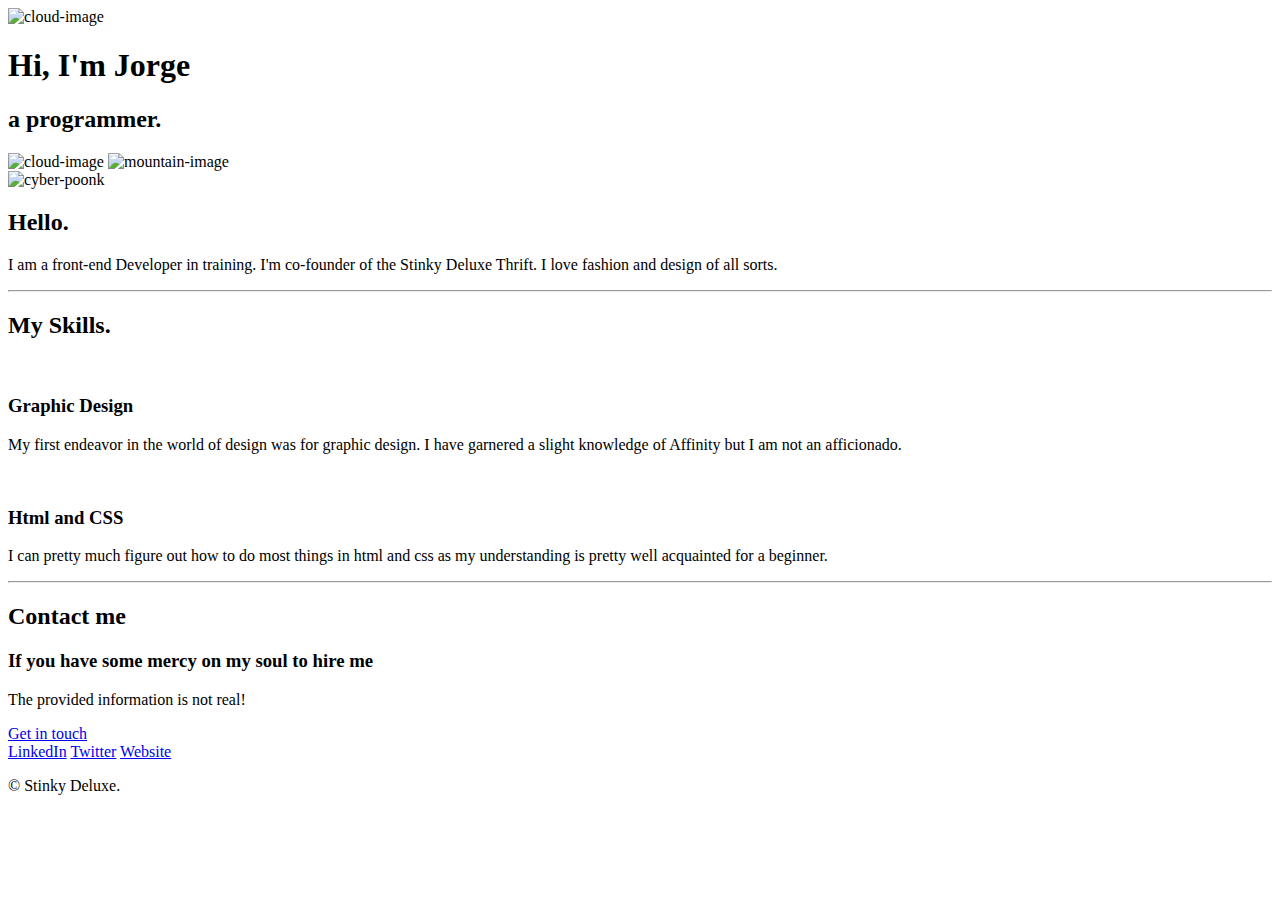
==== index.html @ cae12e04 "Specific Html and CSS file reupload" ====
<!DOCTYPE html>
<html lang="en" dir="ltr">
  <head>
    <meta charset="utf-8">
    <title>Jorge Miranda-Morales</title>
    <link rel="stylesheet" type="text/css" href="C:\Users\Owner\Documents\Web Development\CSS - My Site\CSS\styles.css">
    <link rel="icon" href="C:\Users\Owner\Documents\Web Development\CSS - My Site\favicon.ico">
    <link rel="preconnect" href="https://fonts.googleapis.com">
    <link rel="preconnect" href="https://fonts.gstatic.com" crossorigin>
    <link href="https://fonts.googleapis.com/css2?family=Inconsolata&family=Limelight&family=Orbitron&family=Raleway&display=swap" rel="stylesheet">
  </head>
  <body>

    <div class="top-container">
      <img class="top-cloud" src="C:\Users\Owner\Downloads\CSS - My Site Images\CSS - My Site Images\cloud.png" alt="cloud-image">
      <h1>Hi, I'm Jorge</h1>
      <h2>a <span class="pro">pro</span>grammer.</h2>
      <img class="bottom-cloud" src="C:\Users\Owner\Downloads\CSS - My Site Images\CSS - My Site Images\cloud.png" alt="cloud-image">
      <img class="mountain-img" src="C:\Users\Owner\Downloads\CSS - My Site Images\CSS - My Site Images\mountain.png" alt="mountain-image">

    </div>

    <div class="middle-container">
      <div class="profile">
        <img class="cyber-poonk" src="C:\Users\Owner\Downloads\CSS - My Site Images\CSS - My Site Images\CyberPoonk Arcade Game.png" alt="cyber-poonk">
        <h2>Hello.</h2>
        <p class="intro" >I am a front-end Developer in training. I'm co-founder of the Stinky Deluxe Thrift. I love fashion and design of all sorts.</p>
      </div>
      <hr>
      <div class="skills">
        <h2>My Skills.</h2>
        <div class="skill-row">
          <img class="computer-img" src="C:\Users\Owner\Downloads\CSS - My Site Images\CSS - My Site Images\computer.png" alt="">
          <h3>Graphic Design</h3>
          <p class="graphic-design-description">My first endeavor in the world of design was for graphic design. I have garnered a slight knowledge of Affinity but I am not an afficionado.</p>
        </div>
        <div class="skill-row">
          <img class="kitty-coding-img" src="https://media.giphy.com/media/WUlplcMpOCEmTGBtBW/giphy.gif" alt="">
          <h3 >Html and CSS</h3>
          <p class="html-description">I can pretty much figure out how to do most things in html and css as my understanding is pretty well acquainted for a beginner.</p>
        </div>
      </div>
      <hr>
      <div class="contact-me">
        <h2>Contact me</h2>
        <h3>If you have some mercy on my soul to hire me</h3>
        <p class="contact-message" >The provided information is not real!</p>
        <a class="btn" href="mailto:stinkydeluxe@gmail.com">Get in touch</a>
      </div>
    </div>


    <div class="bottom-container">
      <a class="footer-link" href="https://www.linkedin.com/">LinkedIn</a>
      <a class="footer-link" href="https://twitter.com/">Twitter</a>
      <a class="footer-link" href="https://www.appbrewery.co/">Website</a>
      <p class="copyright" >© Stinky Deluxe.</p>
    </div>

  </body>
</html>
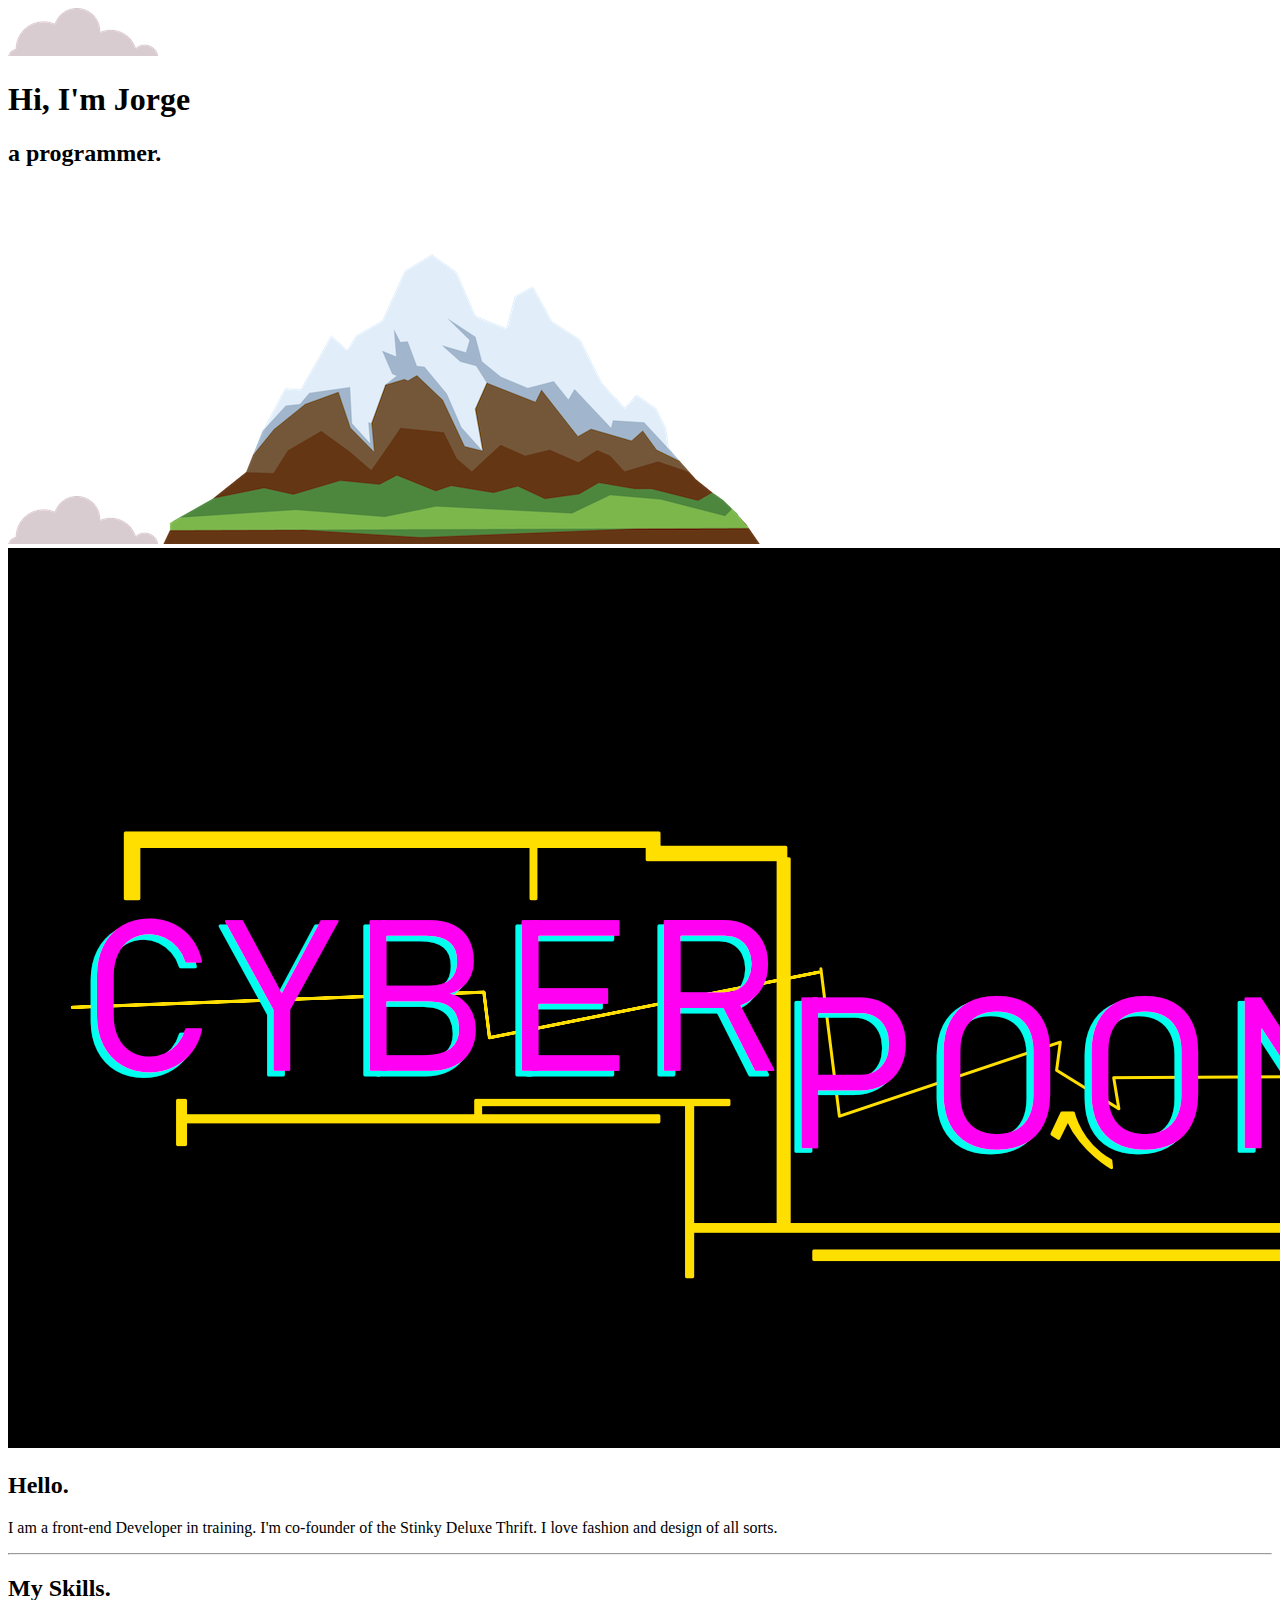
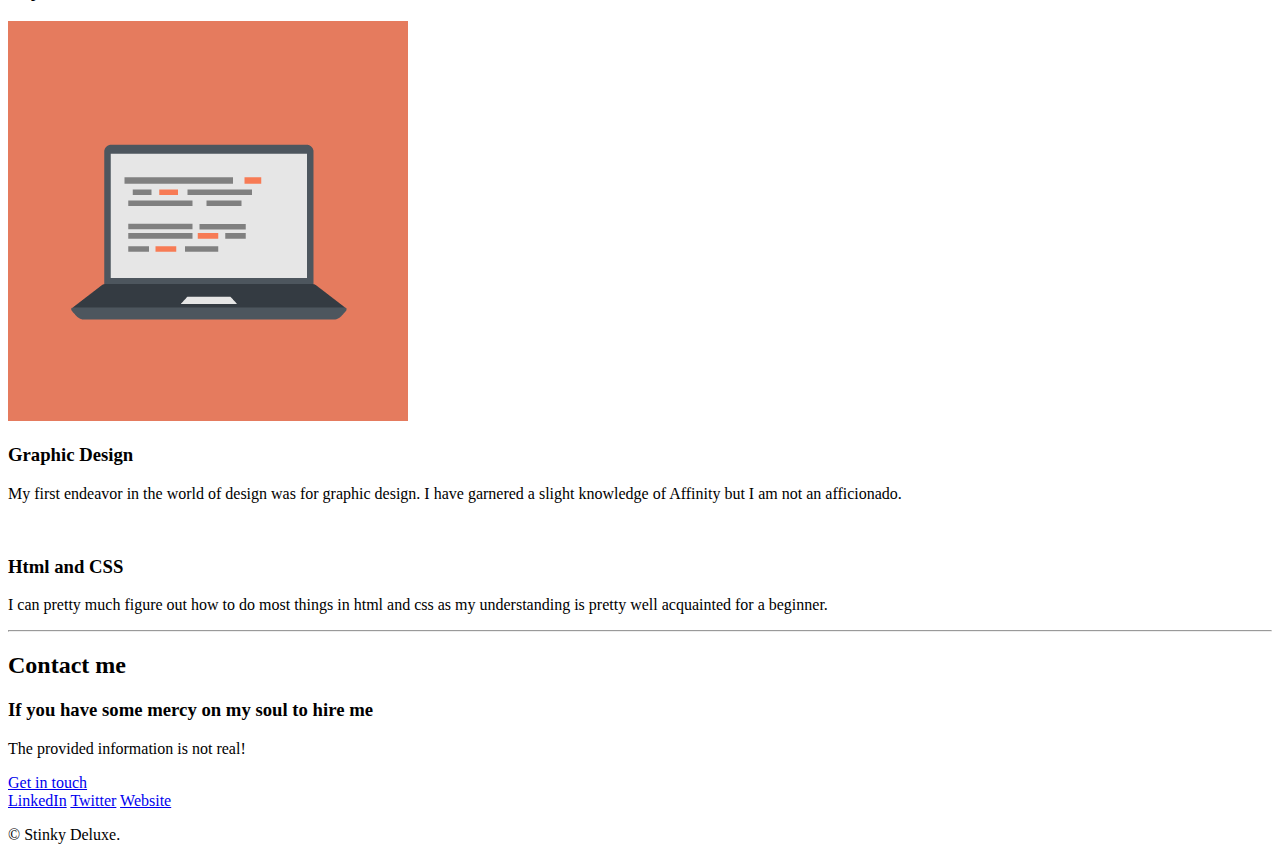
==== commit 56183866: "Changing all img links" ====
--- a/index.html
+++ b/index.html
@@ -3,7 +3,7 @@
   <head>
     <meta charset="utf-8">
     <title>Jorge Miranda-Morales</title>
-    <link rel="stylesheet" type="text/css" href="C:\Users\Owner\Documents\Web Development\CSS - My Site\CSS\styles.css">
+    <link rel="stylesheet" type="styles.css">
     <link rel="icon" href="C:\Users\Owner\Documents\Web Development\CSS - My Site\favicon.ico">
     <link rel="preconnect" href="https://fonts.googleapis.com">
     <link rel="preconnect" href="https://fonts.gstatic.com" crossorigin>
@@ -12,17 +12,17 @@
   <body>
 
     <div class="top-container">
-      <img class="top-cloud" src="C:\Users\Owner\Downloads\CSS - My Site Images\CSS - My Site Images\cloud.png" alt="cloud-image">
+      <img class="top-cloud" src="cloud.png" alt="cloud-image">
       <h1>Hi, I'm Jorge</h1>
       <h2>a <span class="pro">pro</span>grammer.</h2>
-      <img class="bottom-cloud" src="C:\Users\Owner\Downloads\CSS - My Site Images\CSS - My Site Images\cloud.png" alt="cloud-image">
-      <img class="mountain-img" src="C:\Users\Owner\Downloads\CSS - My Site Images\CSS - My Site Images\mountain.png" alt="mountain-image">
+      <img class="bottom-cloud" src="cloud.png" alt="cloud-image">
+      <img class="mountain-img" src="mountain.png" alt="mountain-image">
 
     </div>
 
     <div class="middle-container">
       <div class="profile">
-        <img class="cyber-poonk" src="C:\Users\Owner\Downloads\CSS - My Site Images\CSS - My Site Images\CyberPoonk Arcade Game.png" alt="cyber-poonk">
+        <img class="cyber-poonk" src="CyberPoonk Arcade Game.png" alt="cyber-poonk">
         <h2>Hello.</h2>
         <p class="intro" >I am a front-end Developer in training. I'm co-founder of the Stinky Deluxe Thrift. I love fashion and design of all sorts.</p>
       </div>
@@ -30,7 +30,7 @@
       <div class="skills">
         <h2>My Skills.</h2>
         <div class="skill-row">
-          <img class="computer-img" src="C:\Users\Owner\Downloads\CSS - My Site Images\CSS - My Site Images\computer.png" alt="">
+          <img class="computer-img" src="computer.png" alt="">
           <h3>Graphic Design</h3>
           <p class="graphic-design-description">My first endeavor in the world of design was for graphic design. I have garnered a slight knowledge of Affinity but I am not an afficionado.</p>
         </div>
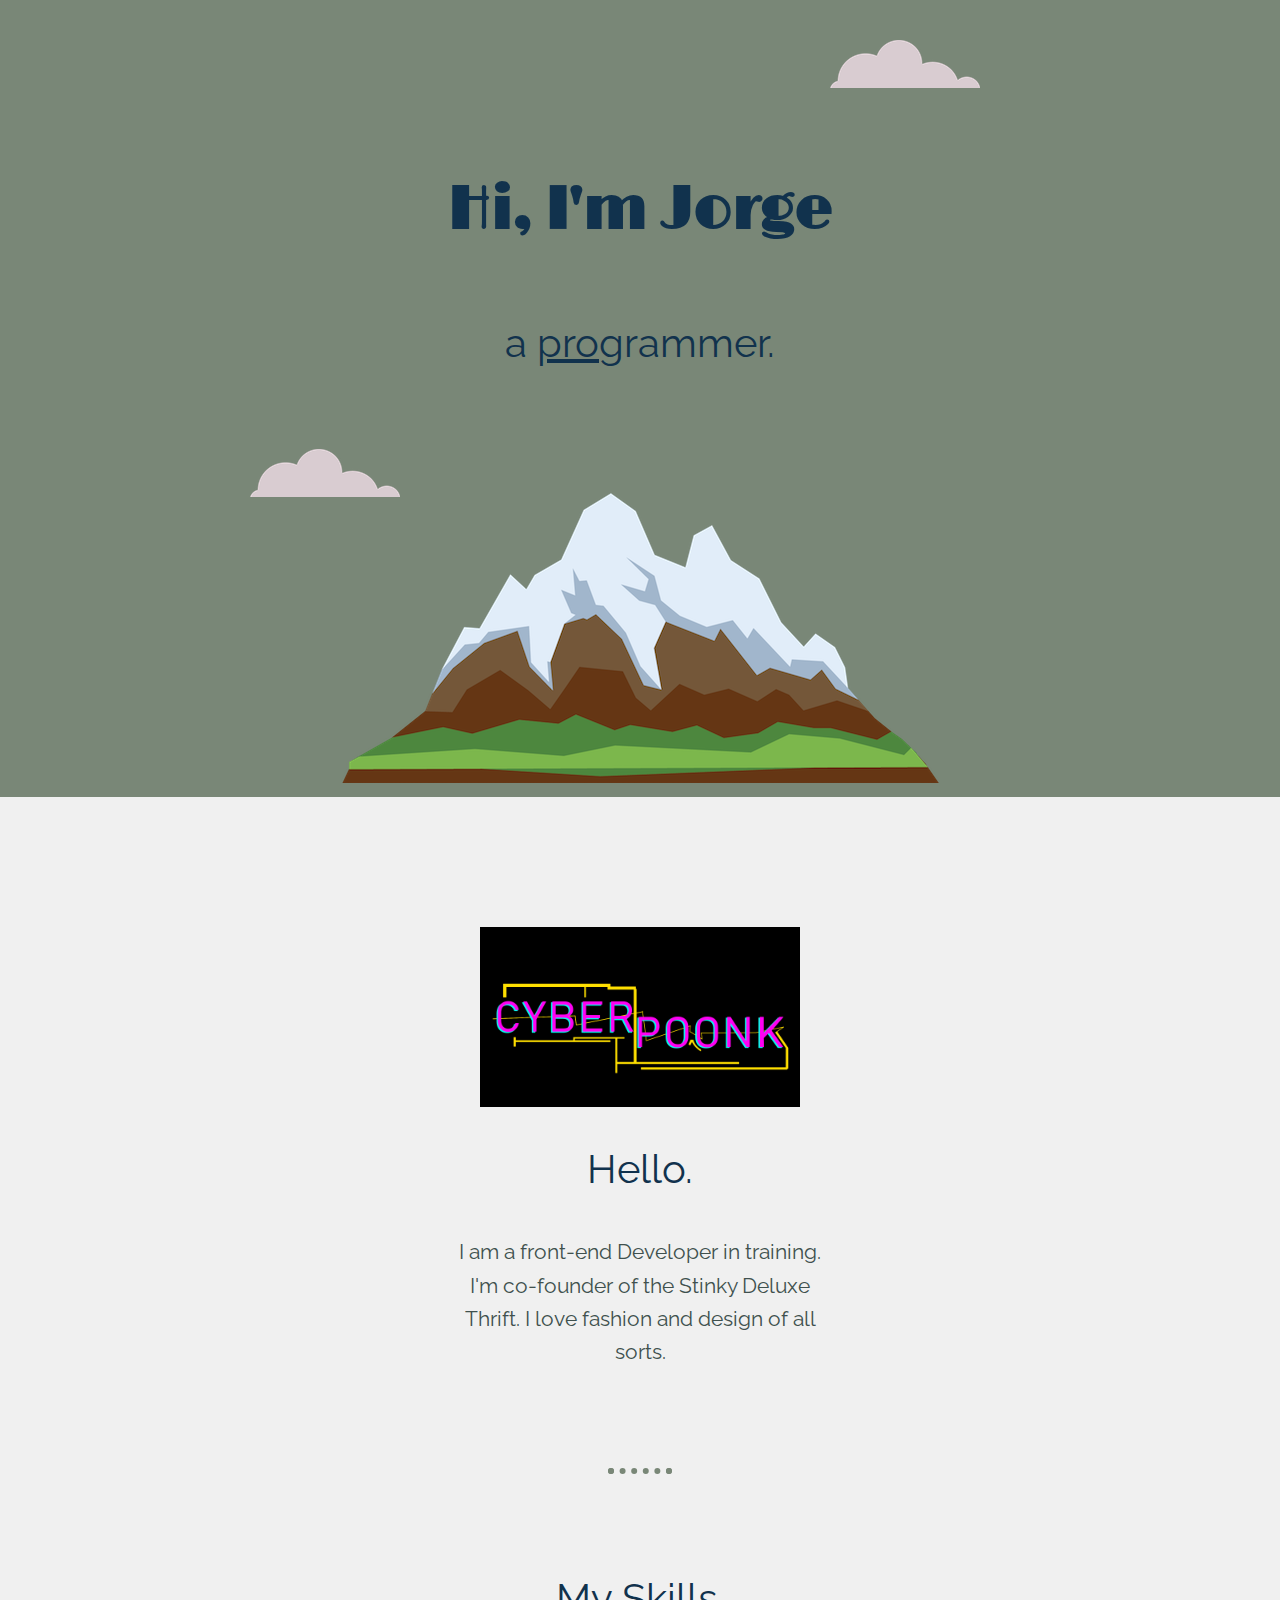
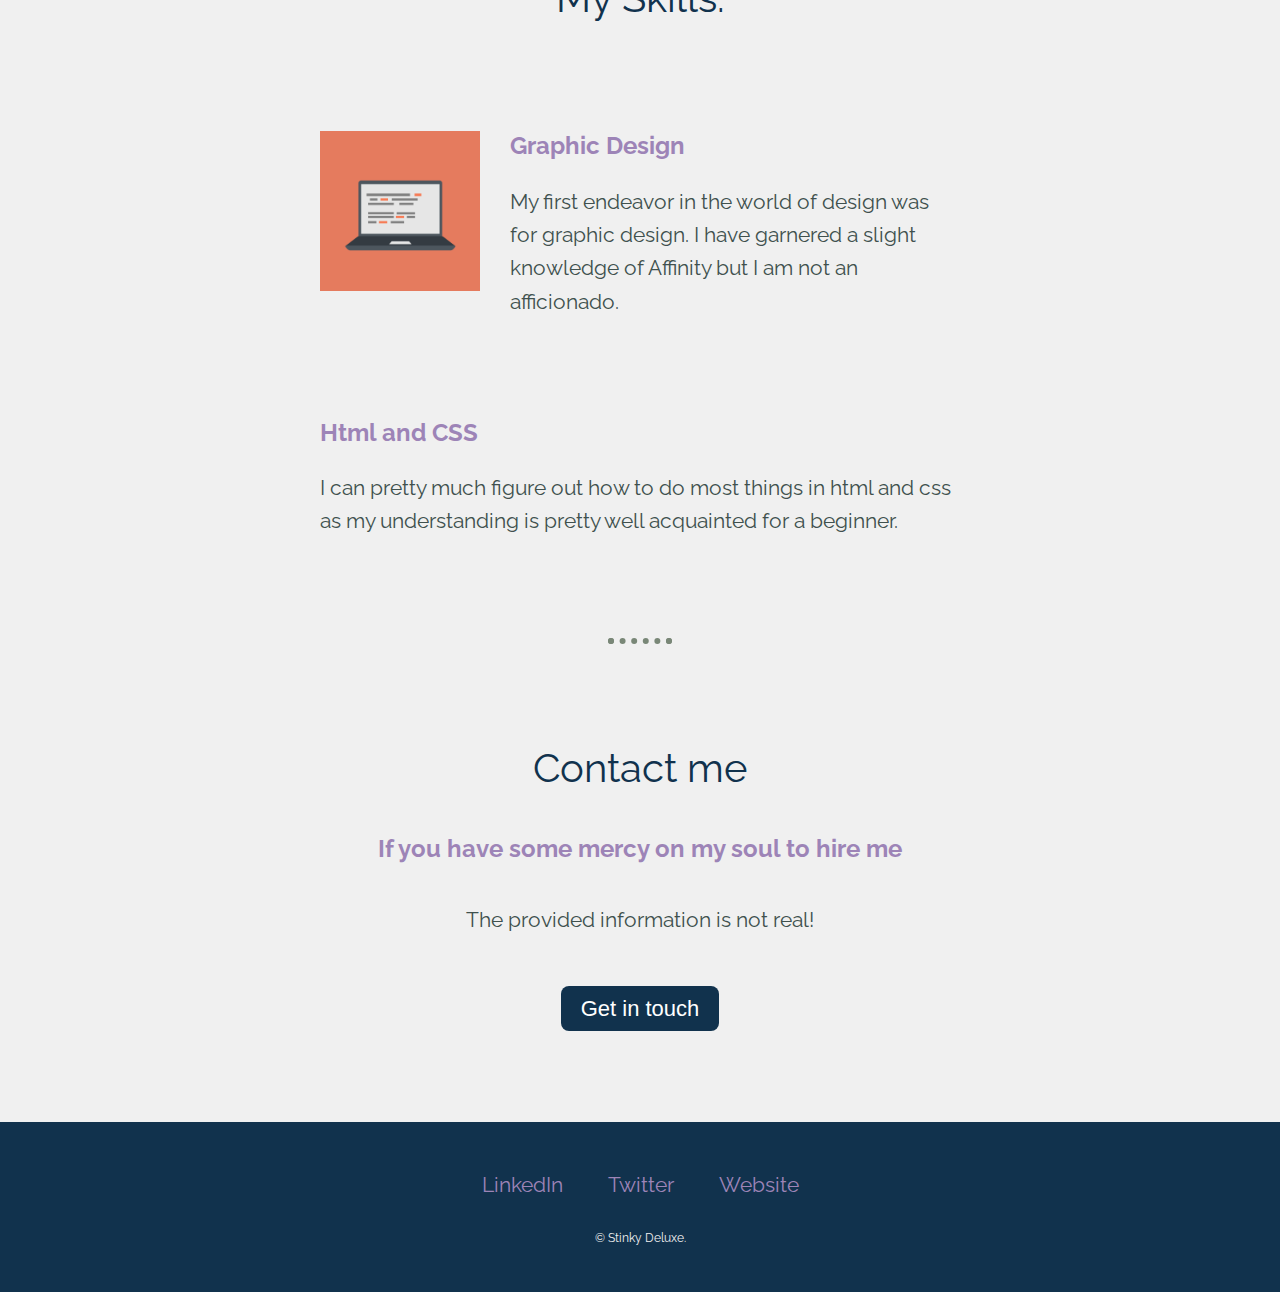
==== commit ac0530c9: "favicon & type fix" ====
--- a/index.html
+++ b/index.html
@@ -3,8 +3,8 @@
   <head>
     <meta charset="utf-8">
     <title>Jorge Miranda-Morales</title>
-    <link rel="stylesheet" type="styles.css">
-    <link rel="icon" href="C:\Users\Owner\Documents\Web Development\CSS - My Site\favicon.ico">
+    <link rel="stylesheet" href="styles.css" type="text/css">
+    <link rel="icon" href="favicon.ico">
     <link rel="preconnect" href="https://fonts.googleapis.com">
     <link rel="preconnect" href="https://fonts.gstatic.com" crossorigin>
     <link href="https://fonts.googleapis.com/css2?family=Inconsolata&family=Limelight&family=Orbitron&family=Raleway&display=swap" rel="stylesheet">
--- a/styles.css
+++ b/styles.css
@@ -0,0 +1,158 @@
+
+body {
+
+  margin: 0;
+  text-align: center;
+  font-family: 'Raleway', sans-serif;
+  font-size: 1.3rem;
+  background-color: #F0F0F0;
+  color: #40514E;
+}
+
+
+h1 {
+  font-size: 3.75rem;
+  margin: 50px auto 0 auto;
+  font-family: 'Limelight', cursive;
+  color: #11324D;
+  line-height: 2;
+}
+
+h2 {
+  font-size: 2.5rem;
+  font-weight: normal;
+  font-family: 'Raleway', sans-serif;
+  color: #11324D;
+  padding-bottom: 10px;
+}
+
+h3 {
+  font-family: 'Raleway', sans-serif;
+  color: #9D84B7;
+}
+
+p{
+  line-height: 1.6;
+}
+
+a{
+  color: #9D84B7;
+  font-family: 'Raleway', sans-serif;
+  margin: 10px 20px;
+  text-decoration: none;
+}
+
+a:hover{
+  color: #FC28FB;
+}
+
+hr{
+  border: dotted #798777 6px;
+  border-bottom: none;
+  width: 4%;
+  margin: 100px auto;
+}
+
+
+.top-container {
+  background-color: #798777;
+  position: relative;
+  padding-top: 100px;
+  line-height: 2;
+}
+
+.top-cloud{
+  position: absolute;
+  right: 300px;
+  top:40px;
+}
+
+.bottom-cloud {
+  position: absolute;
+  left: 250px;
+  bottom: 300px;
+}
+
+.pro {
+  text-decoration:underline;
+}
+
+
+.intro{
+  width: 30%;
+  margin: auto;
+}
+
+.cyber-poonk {
+  width:25%;
+  margin-top: 30px;
+}
+
+.middle-container {
+  margin: 100px 0 100px 0;
+}
+
+.skill-row{
+  width: 50%;
+  margin: 100px auto 100px auto;
+  text-align: left;
+}
+
+.computer-img{
+  width:25%;
+  float: left;
+  margin-right: 30px;
+}
+
+
+.kitty-coding-img{
+  width: 25%;
+  float: right;
+  margin-left: 30px;
+}
+
+
+
+.contact-me{
+  margin-bottom: 50px;
+}
+
+.bottom-container {
+  height: 100px;
+  background-color: #11324D;
+  padding:50px 0 20px;
+
+}
+
+.contact-message{
+  width: 40%;
+  margin: 40px auto 60px;
+}
+
+.btn {
+  -webkit-border-radius: 8;
+  -moz-border-radius: 8;
+  border-radius: 8px;
+  font-family: Arial;
+  color: #FFFFFF;
+  font-size: 22px;
+  background: #11324D;
+  padding: 10px 20px 10px 20px;
+  text-decoration: none;
+}
+
+.btn:hover {
+  background: #11324D;
+  text-decoration: none;
+}
+
+
+.footer-link{
+
+}
+
+.copyright{
+  padding: 20px 0;;
+  color: #F0F0F0;
+  font-size: 0.75rem;
+}
